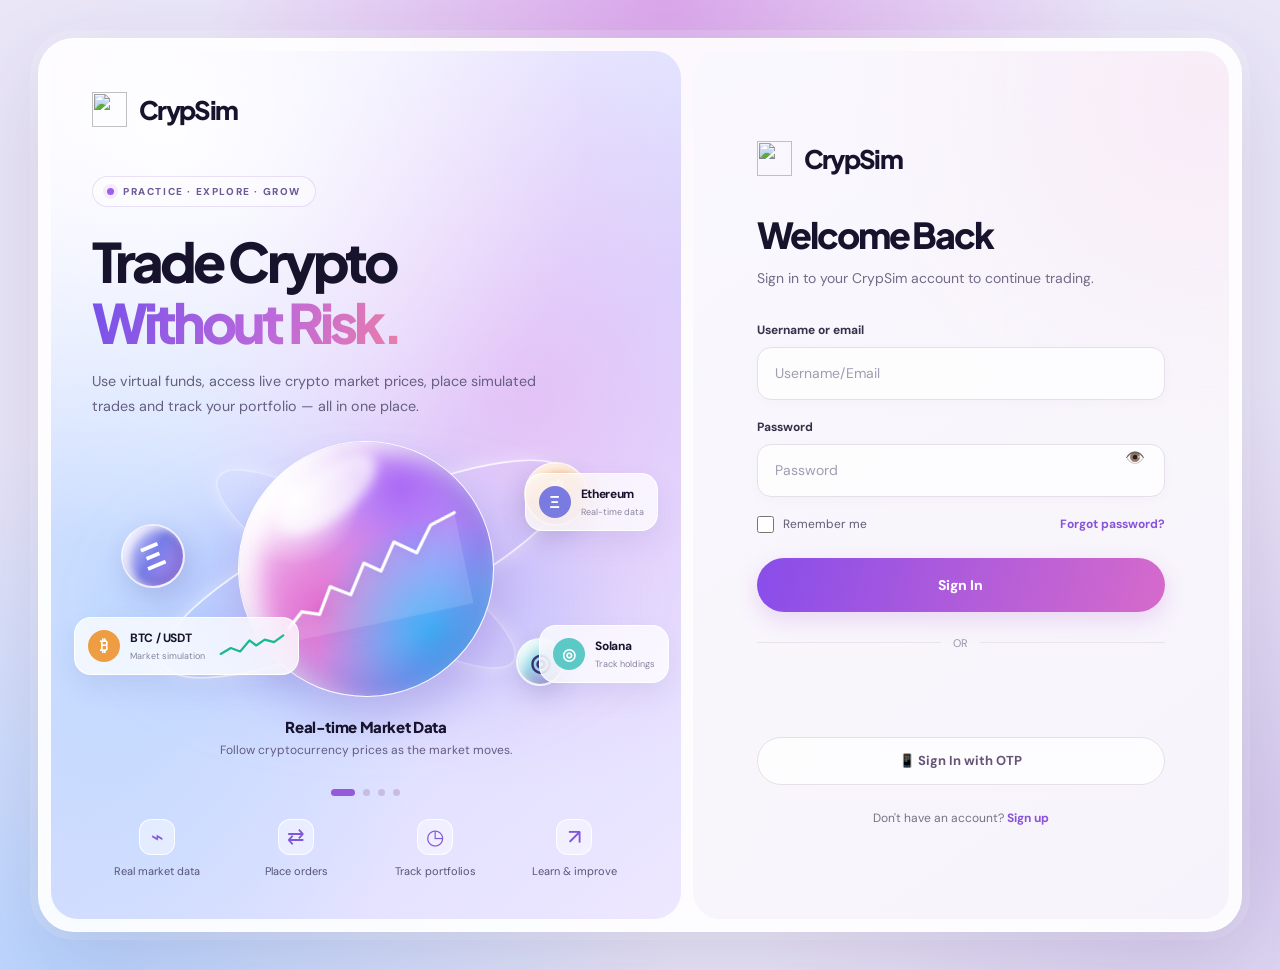
==== Frontend/login_page.html @ 53f6ece5 "Redesign auth page with responsive pastel layout" ====
<!DOCTYPE html>
<html lang="en">

<head>
    <meta charset="UTF-8">
    <meta name="viewport" content="width=device-width, initial-scale=1.0">
    <meta name="theme-color" content="#ebe6f9">
    <link rel="preconnect" href="https://fonts.googleapis.com">
    <link rel="preconnect" href="https://fonts.gstatic.com" crossorigin>
    <link href="https://fonts.googleapis.com/css2?family=DM+Sans:wght@400;500;600;700&family=Plus+Jakarta+Sans:wght@400;500;600;700;800&display=swap" rel="stylesheet">
    <title>CrypSim - Login</title>
    <link rel="stylesheet" href="./css/login_css.css">
    <link rel="icon" type="image/png" href="./img/favicon.png" style="width:50px;height:50px;">
    <script src="https://accounts.google.com/gsi/client" async></script>
</head>

<body>
    <div class="login-container">

        <section class="login-left" id="leftPanel" aria-label="Discover CrypSim">
            <a href="./index.html" class="logo" aria-label="CrypSim home"><img src="./img/favicon.png" alt=""><span>CrypSim</span></a>
            <div class="hero-copy">
                <div class="hero-eyebrow"><span class="eyebrow-dot"></span> PRACTICE · EXPLORE · GROW</div>
                <h1>Trade Crypto<br><span>Without Risk.</span></h1>
                <p>Use virtual funds, access live crypto market prices, place simulated trades and track your portfolio — all in one place.</p>
            </div>
            <div class="visual-stage" aria-hidden="true">
                <div class="stage-light"></div>
                <div class="orbit orbit-one"></div><div class="orbit orbit-two"></div>
                <div class="glass-sphere">
                    <div class="sphere-highlight"></div>
                    <svg class="sphere-chart" viewBox="0 0 240 120" fill="none">
                        <path d="M4 103 L24 86 L45 94 L65 63 L88 78 L112 43 L131 57 L154 25 L179 44 L203 14 L235 5" stroke="white" stroke-width="4" stroke-linecap="round" stroke-linejoin="round"/>
                        <path d="M4 103 L24 86 L45 94 L65 63 L88 78 L112 43 L131 57 L154 25 L179 44 L203 14 L235 5 V120 H4Z" fill="white" opacity=".13"/>
                    </svg>
                </div>
                <span class="floating-coin bitcoin-coin">₿</span><span class="floating-coin eth-coin">Ξ</span><span class="floating-coin sol-coin">◎</span>
                <div class="market-card btc-card">
                    <span class="coin-badge btc-badge">₿</span>
                    <div><strong>BTC / USDT</strong><small>Market simulation</small></div>
                    <svg viewBox="0 0 78 30" fill="none"><path d="M2 25 L14 18 L25 22 L36 9 L44 15 L54 8 L65 11 L76 3" stroke="#18b993" stroke-width="2.6" stroke-linejoin="round" stroke-linecap="round"/></svg>
                </div>
                <div class="market-card eth-card"><span class="coin-badge eth-badge">Ξ</span><div><strong>Ethereum</strong><small>Real-time data</small></div></div>
                <div class="market-card sol-card"><span class="coin-badge sol-badge">◎</span><div><strong>Solana</strong><small>Track holdings</small></div></div>
            </div>
            <div class="slideshow-container" aria-live="off">
                <div class="slide active"><div class="slide-title">Real-time Market Data</div><div class="slide-description">Follow cryptocurrency prices as the market moves.</div></div>
                <div class="slide"><div class="slide-title">Advanced Orders</div><div class="slide-description">Explore market, limit, stop-limit and stop-loss orders.</div></div>
                <div class="slide"><div class="slide-title">Risk-free Trading</div><div class="slide-description">Start with $100,000 in virtual funds, not real capital.</div></div>
                <div class="slide"><div class="slide-title">Portfolio Tracking</div><div class="slide-description">Review your holdings, allocations and profit or loss.</div></div>
            </div>
            <div class="slide-indicators" aria-label="Feature slides">
                <button type="button" class="indicator active" data-slide="0" aria-label="Market data"></button>
                <button type="button" class="indicator" data-slide="1" aria-label="Advanced orders"></button>
                <button type="button" class="indicator" data-slide="2" aria-label="Virtual funds"></button>
                <button type="button" class="indicator" data-slide="3" aria-label="Portfolio tracking"></button>
            </div>
            <div class="feature-points" aria-hidden="true">
                <span><b>⌁</b>Real market data</span><span><b>⇄</b>Place orders</span><span><b>◷</b>Track portfolios</span><span><b>↗</b>Learn &amp; improve</span>
            </div>
        </section>
        <div class="login-right">
            <div class="form-container">
                <a class="auth-brand" href="./index.html"><img src="./img/favicon.png" alt=""><span>CrypSim</span></a>
                <!-- Login Form -->
                <div class="form-content" id="loginForm">
                    <h2 class="form-title">Welcome Back</h2>
                    <p class="form-subtitle">Sign in to your CrypSim account to continue trading.</p>

                    <form id="loginFormElement">
                        <div class="form-group">
                            <label class="field-label" for="email">Username or email</label>
                            <input class="form-input" id="email" placeholder="Username/Email" required>
                            <div class="error-message" id="emailError"></div>
                        </div>

                        <div class="form-group">
                            <div class="password-wrapper">
                                <label class="field-label" for="password">Password</label>
                                <input type="password" class="form-input" id="password" placeholder="Password" required>
                                <button type="button" class="password-toggle" aria-label="Show or hide password" data-target="password">👁️</button>
                            </div>
                            <div class="error-message" id="passwordError"></div>
                        </div>

                        <div class="form-options">
                            <label class="remember-me">
                                <input type="checkbox" id="rememberMe">
                                Remember me
                            </label>
                            <a href="#" class="forgot-password">Forgot password?</a>
                        </div>

                        <button type="submit" class="login-btn" id="loginBtn">Sign In</button>

                        <div class="success-message" id="successMessage">Login successful! Redirecting...</div>
                    </form>

                    <div class="divider">
                        <span>OR</span>
                    </div>

                    <div class="social-login">
                        <div id="g_id_onload" data-auto_prompt="false" data-callback="handleCredentialResponse"
                            data-client_id="923539947942-a9uh7guc9gtapcbjcsn6onusaa4v7p2b.apps.googleusercontent.com">
                        </div>
                        <!-- g_id_signin places the button on a page and supports customization -->
                        <div class="g_id_signin" data-theme="outline" data-size="large" data-shape="pill" data-text="signin_with"></div>
                        <button type="button" class="social-btn" id="otpLoginBtn">
                            📱 Sign In with OTP
                        </button>
                    </div>

                    <div class="signup-link">
                        Don't have an account? <a id="showSignupBtn">Sign up</a>
                    </div>
                </div>

                <!-- Signup Form -->
                <div class="form-content hidden" id="signupForm">
                    <button type="button" class="back-button" id="backToLoginBtn">← Back to Login</button>
                    <h2 class="form-title">Create Account</h2>
                    <p class="form-subtitle">Join CrypSim and start your trading journey</p>

                    <form id="signupFormElement">
                        <div class="form-group">
                            <label class="field-label" for="signupName">Username</label>
                            <input type="text" class="form-input" id="signupName" placeholder="Username" required>
                            <div class="error-message" id="signupNameError"></div>
                        </div>

                        <div class="form-group">
                            <label class="field-label" for="signupEmail">Email address</label>
                            <input class="form-input" id="signupEmail" placeholder="Email address" required>
                            <div class="error-message" id="signupEmailError"></div>
                        </div>

                        <div class="form-group">
                            <div class="password-wrapper">
                                <label class="field-label" for="signupPassword">Password</label>
                                <input type="password" class="form-input" id="signupPassword" placeholder="Password"
                                    required>
                                <button type="button" class="password-toggle" aria-label="Show or hide password" data-target="signupPassword">👁️</button>
                            </div>
                            <div class="error-message" id="signupPasswordError"></div>
                        </div>

                        <div class="form-group">
                            <div class="password-wrapper">
                                <label class="field-label" for="signupConfirmPassword">Confirm password</label>
                                <input type="password" class="form-input" id="signupConfirmPassword"
                                    placeholder="Confirm Password" required>
                                <button type="button" class="password-toggle" aria-label="Show or hide password"
                                    data-target="signupConfirmPassword">👁️</button>
                            </div>
                            <div class="error-message" id="signupConfirmPasswordError"></div>
                        </div>

                        <button type="submit" class="login-btn" id="createAccBtn">Create Account</button>

                        <div class="success-message" id="signupSuccessMessage">Account created! Redirecting...</div>
                    </form>

                    <div class="divider">
                        <span>OR</span>
                    </div>

                    <div class="social-login">
                        <!-- Google sign-up uses the shared Google Identity callback. -->
                        <!-- Google initialization is shared with the sign-in form. -->
                        <!-- g_id_signin places the button on a page and supports customization -->
                        <div class="g_id_signin" data-theme="outline" data-size="large" data-shape="pill" data-text="signup_with"></div>
                    </div>

                    <div class="signup-link">
                        Already have an account? <a id="showLoginBtn">Sign in</a>
                    </div>
                </div>

                <!-- OTP Email Form -->
                <div class="form-content hidden" id="otpEmailForm">
                    <button type="button" class="back-button" id="backFromOTPEmailBtn">← Back</button>
                    <h2 class="form-title">Login with OTP</h2>
                    <p class="form-subtitle">Enter your email to receive OTP</p>

                    <form id="otpEmailFormElement">
                        <div class="form-group">
                            <label class="field-label" for="otpEmail">Email address</label>
                            <input type="email" class="form-input" id="otpEmail" placeholder="Email address" required>
                            <div class="error-message" id="otpEmailError"></div>
                        </div>

                        <button type="submit" class="login-btn">Send OTP</button>
                    </form>

                    <div class="signup-link">
                        <a id="backToLoginFromOTPBtn">Back to login</a>
                    </div>
                </div>

                <!-- OTP Verification Form -->
                <div class="form-content hidden" id="otpVerifyForm">
                    <button type="button" class="back-button" id="backFromOTPVerifyBtn">← Back</button>
                    <h2 class="form-title">Verify OTP</h2>
                    <p class="form-subtitle" id="otpSentMessage">Enter the 6-digit code sent to your email</p>

                    <form id="otpVerifyFormElement">
                        <div class="otp-inputs">
                            <input type="text" maxlength="1" class="otp-input" inputmode="numeric" autocomplete="one-time-code" data-index="0" />
                            <input type="text" maxlength="1" class="otp-input" inputmode="numeric" autocomplete="one-time-code" data-index="1" />
                            <input type="text" maxlength="1" class="otp-input" inputmode="numeric" autocomplete="one-time-code" data-index="2" />
                            <input type="text" maxlength="1" class="otp-input" inputmode="numeric" autocomplete="one-time-code" data-index="3" />
                            <input type="text" maxlength="1" class="otp-input" inputmode="numeric" autocomplete="one-time-code" data-index="4" />
                            <input type="text" maxlength="1" class="otp-input" inputmode="numeric" autocomplete="one-time-code" data-index="5" />
                        </div>

                        <div class="error-message" id="otpVerifyError" style="text-align: center; margin-bottom: 20px;">
                        </div>

                        <button type="submit" class="login-btn">Verify & Login</button>

                        <div class="resend-otp">
                            Didn't receive code? <button type="button" id="resendOTPBtn">Resend OTP</button>
                            <div id="resendTimer" style="margin-top: 5px;"></div>
                        </div>
                    </form>
                </div>

                <!-- Reset Password Form -->
                <div class="form-content hidden" id="resetPasswordForm">
                    <button type="button" class="back-button" id="backToLoginFromResetBtn">← Back to Login</button>
                    <h2 class="form-title">Reset Password</h2>
                    <p class="form-subtitle">Enter your new password below</p>

                    <form id="resetPasswordFormElement">
                        <div class="form-group">
                            <div class="password-wrapper">
                                <label class="field-label" for="resetPassword">New password</label>
                                <input type="password" class="form-input" id="resetPassword" placeholder="New Password"
                                    required minlength="8">
                                <button type="button" class="password-toggle" aria-label="Show or hide password" data-target="resetPassword">👁️</button>
                            </div>
                            <div class="error-message" id="resetPasswordError"></div>
                        </div>

                        <div class="form-group">
                            <div class="password-wrapper">
                                <label class="field-label" for="resetConfirmPassword">Confirm new password</label>
                                <input type="password" class="form-input" id="resetConfirmPassword"
                                    placeholder="Confirm New Password" required minlength="8">
                                <button type="button" class="password-toggle" aria-label="Show or hide password"
                                    data-target="resetConfirmPassword">👁️</button>
                            </div>
                            <div class="error-message" id="resetConfirmPasswordError"></div>
                        </div>

                        <button type="submit" class="login-btn">Update Password</button>

                        <div class="success-message" id="resetSuccessMessage">Password updated! Redirecting to login...
                        </div>
                    </form>
                </div>
            </div>
        </div>
    </div>

    <script src="./js/config.js"></script>
    <script src="./js/login.js?v=1"></script>
</body>

</html>
---- Frontend/css/login_css.css ----
:root{--ink:#17132c;--muted:#716c88;--violet:#874bea;--pink:#da70cb;--line:#e5dfee;--white:#fff;--focus:#9b6cf0}
*{box-sizing:border-box;margin:0;padding:0}
html{min-width:320px}
body{min-height:100vh;min-height:100dvh;padding:clamp(12px,3vw,38px);font-family:'DM Sans',sans-serif;color:var(--ink);background:radial-gradient(ellipse 36% 45% at 52% 0%,#dba7eb 0%,transparent 100%),radial-gradient(ellipse 48% 55% at 5% 100%,#b9d5ff 0%,transparent 100%),radial-gradient(ellipse 42% 46% at 100% 85%,#d7cbef 0%,transparent 100%),#eae6f8;display:flex;align-items:center;justify-content:center}
button,input{font:inherit}
button,a{-webkit-tap-highlight-color:transparent}
a{color:inherit}
button:focus-visible,a:focus-visible,input:focus-visible{outline:3px solid var(--focus);outline-offset:3px}
.login-container{width:min(100%,1300px);min-height:min(800px,calc(100dvh - 58px));display:grid;grid-template-columns:minmax(0,1.08fr) minmax(0,.92fr);gap:12px;padding:12px;background:rgba(255,255,255,.91);border:1px solid rgba(255,255,255,.95);border-radius:36px;box-shadow:0 30px 90px rgba(55,42,92,.15),0 0 0 8px rgba(255,255,255,.14);overflow:hidden}
.login-left{position:relative;isolation:isolate;min-width:0;min-height:660px;display:flex;flex-direction:column;padding:clamp(25px,3.2vw,44px);border-radius:27px;background:radial-gradient(ellipse 70% 58% at 76% 40%,rgba(238,175,241,.56),transparent 78%),radial-gradient(ellipse 65% 76% at 10% 67%,rgba(191,218,255,.9),transparent 76%),linear-gradient(142deg,#faf5ff,#d7dcff 53%,#eee7ff);overflow:hidden}
.login-left::before{content:"";position:absolute;inset:0;z-index:-1;background:radial-gradient(circle at 18% 9%,rgba(255,255,255,.95),transparent 45%);pointer-events:none}
.logo,.auth-brand{display:inline-flex;align-items:center;gap:12px;width:fit-content;text-decoration:none;color:var(--ink);font-family:'Plus Jakarta Sans',sans-serif;font-size:clamp(22px,2vw,27px);font-weight:800;letter-spacing:-.065em}
.logo img,.auth-brand img{height:35px;width:35px;object-fit:contain}
.hero-copy{margin-top:clamp(30px,5.5vh,65px);position:relative;z-index:2;max-width:560px}
.hero-eyebrow{display:inline-flex;gap:9px;align-items:center;border:1px solid rgba(135,96,210,.18);border-radius:999px;padding:8px 14px;background:rgba(255,255,255,.42);color:#6d5a96;font-size:10px;font-weight:800;letter-spacing:.16em}
.eyebrow-dot{width:7px;height:7px;border-radius:50%;background:#a05feb;box-shadow:0 0 0 4px rgba(168,106,237,.11)}
.hero-copy h1{margin:24px 0 17px;font-family:'Plus Jakarta Sans',sans-serif;font-size:clamp(36px,4.25vw,60px);line-height:1.11;letter-spacing:-.072em;font-weight:800}
.hero-copy h1 span{background:linear-gradient(100deg,#7952e9 2%,#bd69db 58%,#ea7da9);-webkit-background-clip:text;background-clip:text;color:transparent}
.hero-copy p{max-width:470px;color:#665f82;font-size:clamp(13px,1.12vw,15px);line-height:1.72}
.visual-stage{position:relative;z-index:1;min-height:280px;flex:1;margin:10px -18px 8px}
.stage-light{position:absolute;inset:15% 5% -8%;background:radial-gradient(ellipse at center,rgba(248,157,225,.75),rgba(126,156,255,.28) 42%,transparent 72%);filter:blur(30px)}
.glass-sphere{position:absolute;width:clamp(170px,20vw,270px);height:clamp(170px,20vw,270px);left:50%;top:50%;transform:translate(-50%,-50%) rotate(-12deg);border-radius:50%;background:radial-gradient(circle at 28% 17%,rgba(255,255,255,.98),transparent 24%),radial-gradient(circle at 70% 80%,rgba(51,183,248,.9),transparent 43%),radial-gradient(circle at 30% 62%,#e36cce,transparent 49%),radial-gradient(circle at 70% 22%,#ac6bf5,transparent 48%),linear-gradient(130deg,#fff8ff,#edc0f5 34%,#aa9dff 75%,#88e9fc);border:1px solid rgba(255,255,255,.94);box-shadow:inset -18px -24px 32px rgba(79,61,177,.25),inset 15px 13px 24px rgba(255,255,255,.9),0 24px 36px rgba(112,100,197,.23)}
.sphere-highlight{position:absolute;left:18%;top:8%;height:20%;width:46%;border-radius:100%;background:rgba(255,255,255,.7);filter:blur(6px);transform:rotate(-25deg)}
.sphere-chart{position:absolute;left:14%;top:28%;width:76%;height:50%;filter:drop-shadow(0 3px 4px rgba(107,81,188,.25))}
.orbit{position:absolute;left:50%;top:50%;width:min(84%,450px);height:120px;transform:translate(-50%,-50%) rotate(-25deg);border:2px solid rgba(255,255,255,.79);border-radius:50%;box-shadow:0 0 19px rgba(255,255,255,.4);pointer-events:none}
.orbit-two{width:min(69%,350px);height:88px;transform:translate(-50%,-50%) rotate(32deg);border-color:rgba(255,255,255,.35)}
.floating-coin{position:absolute;display:grid;place-items:center;width:64px;height:64px;border-radius:50%;font-size:34px;font-weight:800;box-shadow:inset 5px 6px 9px rgba(255,255,255,.75),inset -5px -7px 12px rgba(55,50,136,.28),0 10px 23px rgba(73,56,135,.17);border:2px solid rgba(255,255,255,.85)}
.bitcoin-coin{right:12%;top:12%;color:#fff;background:linear-gradient(145deg,#ffe3bc,#ee975b,#e9c2ef);transform:rotate(23deg)}
.eth-coin{left:8%;top:34%;color:#fff;background:linear-gradient(145deg,#e3e3ff,#777de8,#bd92f7);transform:rotate(-23deg)}
.sol-coin{right:16%;bottom:8%;color:#382f75;background:linear-gradient(145deg,#d6fff4,#9eddeb,#e5b7f6);width:48px;height:48px;font-size:24px}
.market-card{position:absolute;z-index:3;display:flex;align-items:center;gap:10px;padding:12px 13px;background:rgba(255,255,255,.76);backdrop-filter:blur(16px);border:1px solid rgba(255,255,255,.96);box-shadow:0 12px 27px rgba(102,89,169,.11);border-radius:17px}
.market-card strong{display:block;white-space:nowrap;font-size:12px;letter-spacing:-.03em}
.market-card small{display:block;color:#88849c;white-space:nowrap;font-size:9px;margin-top:4px}
.market-card svg{width:66px;height:27px;margin-left:4px}
.coin-badge{display:grid;place-items:center;flex:none;width:32px;height:32px;border-radius:50%;color:white;font-weight:800}
.btc-badge{background:#ef9d43}.eth-badge{background:#797be0}.sol-badge{background:#5cc9c6}
.btc-card{left:0;bottom:12%}.eth-card{right:0;top:16%}.sol-card{right:-2%;bottom:9%}
.slideshow-container{position:relative;z-index:2;height:64px;margin:0 auto 4px;text-align:center;width:min(100%,480px)}
.slide{position:absolute;inset:0;opacity:0;transform:translateY(8px);transition:opacity .35s ease,transform .35s ease;pointer-events:none}
.slide.active{opacity:1;transform:translateY(0)}
.slide-title{font-weight:800;font-family:'Plus Jakarta Sans',sans-serif;font-size:15px;letter-spacing:-.025em}
.slide-description{font-size:12px;line-height:1.5;margin-top:5px;color:#645c81}
.slide-indicators{display:flex;gap:8px;justify-content:center;z-index:2;margin:4px 0 23px}
.indicator{width:7px;height:7px;border:0;border-radius:999px;background:#c8bddf;cursor:pointer;transition:width .2s ease,background .2s}
.indicator.active{width:24px;background:#9559da}
.feature-points{z-index:2;display:grid;grid-template-columns:repeat(4,minmax(0,1fr));gap:8px;text-align:center}
.feature-points span{display:flex;align-items:center;flex-direction:column;gap:9px;color:#575375;font-size:11px;white-space:nowrap}
.feature-points b{display:grid;place-items:center;width:36px;height:36px;font-size:21px;font-weight:500;border:1px solid rgba(255,255,255,.87);border-radius:12px;background:rgba(255,255,255,.46);color:#8157d9}
.login-right{min-width:0;display:flex;align-items:center;justify-content:center;border-radius:27px;background:radial-gradient(circle at 95% 5%,#f8ecf7,transparent 36%),linear-gradient(145deg,#faf8ff,#f8f5fb 62%,#f6f3fc);padding:clamp(25px,4.2vw,68px) clamp(24px,5vw,75px)}
.form-container{position:relative;width:100%;max-width:450px}
.auth-brand{display:flex;justify-content:flex-start;margin-bottom:clamp(28px,4.1vh,44px)}
.form-content{transition:opacity .24s ease,transform .24s ease;opacity:1;transform:translateX(0)}
.form-content.hidden{position:absolute;left:0;right:0;top:0;opacity:0;visibility:hidden;pointer-events:none;transform:translateX(-12px)}
.form-title{font-family:'Plus Jakarta Sans',sans-serif;font-size:clamp(27px,2.8vw,38px);letter-spacing:-.06em;line-height:1.2;font-weight:800}
.form-subtitle{font-size:14px;color:var(--muted);line-height:1.55;margin:12px 0 32px}
.form-group{position:relative;margin-bottom:19px}
.field-label{display:block;margin-bottom:9px;font-size:12px;font-weight:700;color:#363048}
.form-input{width:100%;height:53px;min-width:0;outline:0;border:1px solid #e4dfea;border-radius:14px;padding:0 17px;background:rgba(255,255,255,.75);color:var(--ink);font-size:14px;box-shadow:0 3px 12px rgba(64,46,120,.025);transition:border-color .2s,box-shadow .2s}
.form-input::placeholder{color:#a29cb2}
.form-input:focus{border-color:#ad83ed;box-shadow:0 0 0 3px rgba(157,105,229,.13)}
.password-wrapper{position:relative}.password-wrapper .form-input{padding-right:58px}
.password-toggle{position:absolute;top:50%;right:10px;transform:translateY(-50%);height:40px;width:40px;display:grid;place-items:center;border:none;background:none;color:#8e88a3;cursor:pointer;font-size:16px}
.form-options{display:flex;align-items:center;justify-content:space-between;gap:12px;margin:3px 0 25px}
.remember-me{display:inline-flex;align-items:center;gap:9px;font-size:12px;color:#625d74;cursor:pointer}
.remember-me input{width:17px;height:17px;accent-color:#8c57e9}
.forgot-password,.signup-link a{color:#8853da;text-decoration:none;font-size:12px;font-weight:700;cursor:pointer}
.forgot-password:hover,.signup-link a:hover{text-decoration:underline}
.login-btn{width:100%;min-height:54px;border:0;border-radius:999px;background:linear-gradient(105deg,#884dea,#d66acb);box-shadow:0 8px 22px rgba(175,90,213,.2);font-size:14px;font-weight:800;color:white;cursor:pointer;transition:transform .2s,box-shadow .2s}
.login-btn:hover:not(:disabled){transform:translateY(-2px);box-shadow:0 12px 26px rgba(175,90,213,.3)}
.login-btn:disabled{opacity:.65;cursor:progress}
.divider{display:flex;align-items:center;gap:12px;margin:24px 0 19px;color:#9a94a8;font-size:11px;text-align:center}
.divider::before,.divider::after{content:"";height:1px;background:#e9e3ed;flex:1}
.divider span{white-space:nowrap}
.social-login{display:flex;flex-direction:column;align-items:stretch;gap:13px;margin-bottom:24px}
.g_id_signin{display:flex;justify-content:center;width:100%;min-height:42px}
.g_id_signin>div{max-width:100%}
.social-btn{width:100%;min-height:48px;border:1px solid #e6e0ec;border-radius:999px;background:rgba(255,255,255,.79);color:#665477;font-weight:700;cursor:pointer;font-size:13px;transition:background .2s,border-color .2s}
.social-btn:hover{background:#fff;border-color:#b7a0ed}
.signup-link{text-align:center;font-size:12px;color:#777184;line-height:1.6}
.back-button{border:0;background:none;color:#8654d8;cursor:pointer;font-size:12px;font-weight:700;padding:6px 0;margin-bottom:16px}
.error-message,.success-message{display:none;margin-top:7px;font-size:12px;line-height:1.5}
.error-message{color:#c63161}.success-message{color:#14876e}
.otp-inputs{display:grid;grid-template-columns:repeat(6,minmax(0,1fr));gap:8px;margin:22px 0}
.otp-input{width:100%;min-width:0;aspect-ratio:1;max-height:55px;border:1px solid #e2ddeb;border-radius:12px;background:#fff;text-align:center;color:var(--ink);font-size:20px;font-weight:800}
.otp-input:focus{border-color:#985fdf;box-shadow:0 0 0 3px rgba(157,105,229,.13);outline:none}
.resend-otp{text-align:center;margin:18px 0 0;color:var(--muted);font-size:12px}
.resend-otp button{background:none;border:0;color:#8751d7;cursor:pointer;font-size:12px;font-weight:700}
.resend-otp button:disabled{opacity:.6;cursor:default}
@media(max-width:1130px){
 .login-container{grid-template-columns:minmax(0,1fr) minmax(0,1fr);min-height:min(720px,calc(100dvh - 30px))}
 .login-left{min-height:635px;padding:27px}
 .hero-copy h1{font-size:clamp(32px,4vw,48px)}
 .visual-stage{min-height:230px}
 .market-card{padding:8px}
 .market-card svg{display:none}
 .login-right{padding:35px 30px}
}
@media(max-width:800px){
 body{padding:12px;align-items:flex-start}
 .login-container{grid-template-columns:1fr;gap:8px;border-radius:27px;padding:8px;max-width:640px;min-height:auto}
 .login-left{min-height:0;border-radius:21px;padding:25px 28px 22px}
 .hero-copy{margin-top:21px}
 .hero-copy h1{font-size:clamp(29px,5vw,40px);margin:16px 0 9px}
 .hero-copy p{font-size:13px;max-width:440px}
 .visual-stage{display:none}
 .slideshow-container,.slide-indicators,.feature-points{display:none}
 .login-right{padding:33px 28px 38px;border-radius:21px}
 .auth-brand{display:none}
 .form-container{max-width:480px}
 .form-subtitle{margin-bottom:26px}
}
@media(max-width:480px){
 body{padding:7px}
 .login-container{padding:6px;border-radius:22px;gap:5px;box-shadow:0 10px 45px rgba(55,42,92,.13)}
 .login-left{border-radius:17px;padding:20px 19px}
 .logo{font-size:21px}.logo img{height:27px;width:27px}
 .hero-eyebrow{font-size:8px;padding:6px 9px;margin-top:0}
 .hero-copy{margin-top:14px}
 .hero-copy h1{font-size:31px}
 .hero-copy p{font-size:12px;line-height:1.55}
 .login-right{border-radius:17px;padding:27px 17px 32px}
 .form-title{font-size:27px}
 .form-subtitle{font-size:12px;margin:9px 0 25px}
 .form-group{margin-bottom:16px}
 .form-input{height:50px}
 .form-options{flex-wrap:wrap;gap:8px}
 .otp-inputs{gap:5px}
}
@media(max-height:720px) and (min-width:801px){
 body{align-items:flex-start}
 .login-left{min-height:650px}
 .login-container{min-height:650px}
 .hero-copy{margin-top:20px}
 .visual-stage{min-height:190px}
}
@media(prefers-reduced-motion:reduce){
 *,*::before,*::after{transition-duration:.01ms!important;animation-duration:.01ms!important}
}
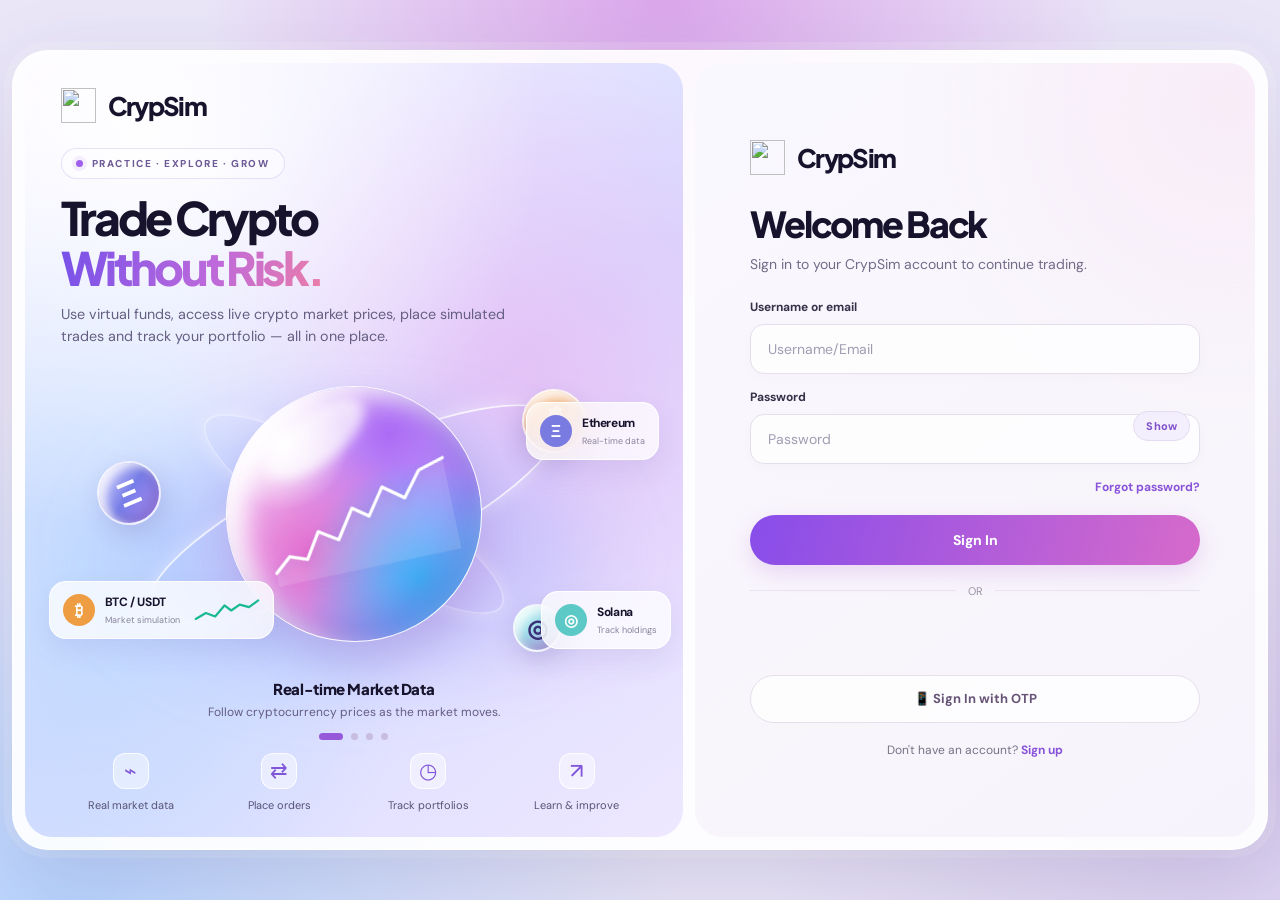
==== commit dcde7212: "Fit auth page to laptop viewport and refine password controls" ====
--- a/Frontend/login_page.html
+++ b/Frontend/login_page.html
@@ -78,16 +78,13 @@
                             <div class="password-wrapper">
                                 <label class="field-label" for="password">Password</label>
                                 <input type="password" class="form-input" id="password" placeholder="Password" required>
-                                <button type="button" class="password-toggle" aria-label="Show or hide password" data-target="password">👁️</button>
+                                <button type="button" class="password-toggle" aria-label="Show password" aria-pressed="false" data-target="password">Show</button>
                             </div>
                             <div class="error-message" id="passwordError"></div>
                         </div>
 
+
                         <div class="form-options">
-                            <label class="remember-me">
-                                <input type="checkbox" id="rememberMe">
-                                Remember me
-                            </label>
                             <a href="#" class="forgot-password">Forgot password?</a>
                         </div>
 
@@ -140,7 +137,7 @@
                                 <label class="field-label" for="signupPassword">Password</label>
                                 <input type="password" class="form-input" id="signupPassword" placeholder="Password"
                                     required>
-                                <button type="button" class="password-toggle" aria-label="Show or hide password" data-target="signupPassword">👁️</button>
+                                <button type="button" class="password-toggle" aria-label="Show password" aria-pressed="false" data-target="signupPassword">Show</button>
                             </div>
                             <div class="error-message" id="signupPasswordError"></div>
                         </div>
@@ -150,8 +147,8 @@
                                 <label class="field-label" for="signupConfirmPassword">Confirm password</label>
                                 <input type="password" class="form-input" id="signupConfirmPassword"
                                     placeholder="Confirm Password" required>
-                                <button type="button" class="password-toggle" aria-label="Show or hide password"
-                                    data-target="signupConfirmPassword">👁️</button>
+                                <button type="button" class="password-toggle" aria-label="Show password" aria-pressed="false"
+                                    data-target="signupConfirmPassword">Show</button>
                             </div>
                             <div class="error-message" id="signupConfirmPasswordError"></div>
                         </div>
@@ -238,7 +235,7 @@
                                 <label class="field-label" for="resetPassword">New password</label>
                                 <input type="password" class="form-input" id="resetPassword" placeholder="New Password"
                                     required minlength="8">
-                                <button type="button" class="password-toggle" aria-label="Show or hide password" data-target="resetPassword">👁️</button>
+                                <button type="button" class="password-toggle" aria-label="Show password" aria-pressed="false" data-target="resetPassword">Show</button>
                             </div>
                             <div class="error-message" id="resetPasswordError"></div>
                         </div>
@@ -248,8 +245,8 @@
                                 <label class="field-label" for="resetConfirmPassword">Confirm new password</label>
                                 <input type="password" class="form-input" id="resetConfirmPassword"
                                     placeholder="Confirm New Password" required minlength="8">
-                                <button type="button" class="password-toggle" aria-label="Show or hide password"
-                                    data-target="resetConfirmPassword">👁️</button>
+                                <button type="button" class="password-toggle" aria-label="Show password" aria-pressed="false"
+                                    data-target="resetConfirmPassword">Show</button>
                             </div>
                             <div class="error-message" id="resetConfirmPasswordError"></div>
                         </div>
--- a/Frontend/css/login_css.css
+++ b/Frontend/css/login_css.css
@@ -137,3 +137,55 @@
 @media(prefers-reduced-motion:reduce){
  *,*::before,*::after{transition-duration:.01ms!important;animation-duration:.01ms!important}
 }
+
+
+/* Compact desktop viewport: keep the two-panel experience in view without page scrolling.
+   Taller sign-up and recovery forms can scroll within their own panel as needed. */
+.password-wrapper .form-input{padding-right:74px}
+.password-toggle{right:10px;width:auto;min-width:53px;height:30px;padding:0 12px;border:1px solid #e5dbf2;border-radius:999px;background:rgba(244,238,253,.94);color:#8053ca;font-size:11px;font-weight:800;letter-spacing:.015em;transition:background .2s,border-color .2s}
+.password-toggle:hover{background:#eee3fb;border-color:#d8c6f0}
+.password-toggle[aria-pressed="true"]{background:#eadcfb;color:#7044bc}
+.form-options{justify-content:flex-end;margin:0 0 20px}
+@media(min-width:801px){
+ body{height:100vh;height:100dvh;min-height:0;padding:clamp(8px,1.3vh,15px);overflow:hidden}
+ .login-container{height:min(800px,calc(100dvh - 24px));min-height:0;max-height:100%;align-items:stretch}
+ .login-left{min-height:0;padding:clamp(16px,2.8vh,28px) clamp(21px,2.8vw,39px)}
+ .hero-copy{margin-top:clamp(14px,2.8vh,30px)}
+ .hero-copy h1{font-size:clamp(32px,3.6vw,52px);line-height:1.08;margin:14px 0 10px}
+ .hero-copy p{line-height:1.55}
+ .visual-stage{min-height:0;flex:1 1 130px;margin:2px -12px 0}
+ .slideshow-container{height:52px;flex:none;margin-bottom:0}
+ .slide-indicators{flex:none;margin:2px 0 13px}
+ .feature-points{flex:none}
+ .login-right{min-height:0;overflow-y:auto;justify-content:flex-start;align-items:stretch;padding:clamp(17px,3.2vh,42px) clamp(22px,4vw,64px);scrollbar-width:thin}
+ .form-container{flex:none;margin:auto;max-width:450px}
+ .auth-brand{margin-bottom:clamp(17px,3vh,29px)}
+ .form-subtitle{margin:9px 0 23px}
+ .form-group{margin-bottom:15px}
+ .form-input{height:50px}
+ .login-btn{min-height:50px}
+ .divider{margin:19px 0 15px}
+ .social-login{gap:10px;margin-bottom:18px}
+}
+@media (min-width:801px) and (max-height:760px){
+ .hero-copy{margin-top:12px}
+ .hero-copy h1{font-size:clamp(30px,3.2vw,45px);margin:11px 0 8px}
+ .hero-eyebrow{padding:6px 10px}
+ .visual-stage{flex-basis:95px}
+ .slideshow-container{height:45px}
+ .slide-indicators{margin:1px 0 7px}
+ .feature-points span{gap:5px;font-size:10px}
+ .feature-points b{width:29px;height:29px}
+ .auth-brand{margin-bottom:14px}
+ .form-subtitle{margin:7px 0 17px}
+ .form-group{margin-bottom:12px}
+ .form-input{height:46px}
+ .login-btn{min-height:46px}
+ .divider{margin:14px 0 12px}
+ .social-login{margin-bottom:13px;gap:8px}
+ .form-options{margin-bottom:14px}
+}
+@media (min-width:801px) and (max-height:600px){
+ .visual-stage,.slideshow-container,.slide-indicators,.feature-points{display:none}
+ .login-left{justify-content:center}
+}
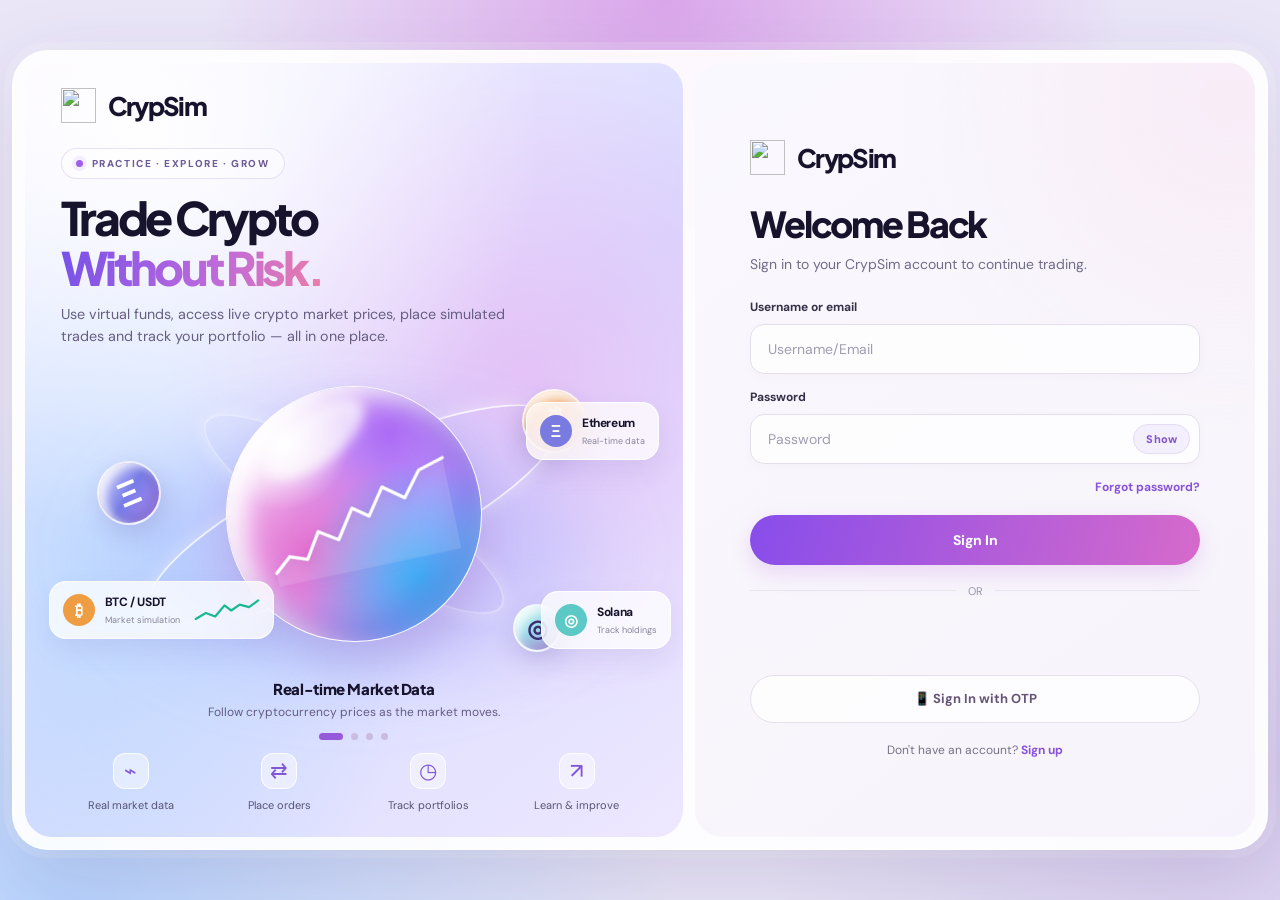
==== commit 111792fb: "Center password visibility buttons within input fields" ====
--- a/Frontend/login_page.html
+++ b/Frontend/login_page.html
@@ -75,8 +75,8 @@
                         </div>
 
                         <div class="form-group">
-                            <div class="password-wrapper">
-                                <label class="field-label" for="password">Password</label>
+                            <label class="field-label" for="password">Password</label>
+                            <div class="password-wrapper">
                                 <input type="password" class="form-input" id="password" placeholder="Password" required>
                                 <button type="button" class="password-toggle" aria-label="Show password" aria-pressed="false" data-target="password">Show</button>
                             </div>
@@ -133,8 +133,8 @@
                         </div>
 
                         <div class="form-group">
-                            <div class="password-wrapper">
-                                <label class="field-label" for="signupPassword">Password</label>
+                            <label class="field-label" for="signupPassword">Password</label>
+                            <div class="password-wrapper">
                                 <input type="password" class="form-input" id="signupPassword" placeholder="Password"
                                     required>
                                 <button type="button" class="password-toggle" aria-label="Show password" aria-pressed="false" data-target="signupPassword">Show</button>
@@ -143,8 +143,8 @@
                         </div>
 
                         <div class="form-group">
-                            <div class="password-wrapper">
-                                <label class="field-label" for="signupConfirmPassword">Confirm password</label>
+                            <label class="field-label" for="signupConfirmPassword">Confirm password</label>
+                            <div class="password-wrapper">
                                 <input type="password" class="form-input" id="signupConfirmPassword"
                                     placeholder="Confirm Password" required>
                                 <button type="button" class="password-toggle" aria-label="Show password" aria-pressed="false"
@@ -231,8 +231,8 @@
 
                     <form id="resetPasswordFormElement">
                         <div class="form-group">
-                            <div class="password-wrapper">
-                                <label class="field-label" for="resetPassword">New password</label>
+                            <label class="field-label" for="resetPassword">New password</label>
+                            <div class="password-wrapper">
                                 <input type="password" class="form-input" id="resetPassword" placeholder="New Password"
                                     required minlength="8">
                                 <button type="button" class="password-toggle" aria-label="Show password" aria-pressed="false" data-target="resetPassword">Show</button>
@@ -241,8 +241,8 @@
                         </div>
 
                         <div class="form-group">
-                            <div class="password-wrapper">
-                                <label class="field-label" for="resetConfirmPassword">Confirm new password</label>
+                            <label class="field-label" for="resetConfirmPassword">Confirm new password</label>
+                            <div class="password-wrapper">
                                 <input type="password" class="form-input" id="resetConfirmPassword"
                                     placeholder="Confirm New Password" required minlength="8">
                                 <button type="button" class="password-toggle" aria-label="Show password" aria-pressed="false"
--- a/Frontend/css/login_css.css
+++ b/Frontend/css/login_css.css
@@ -96,35 +96,31 @@
  .market-card svg{display:none}
  .login-right{padding:35px 30px}
 }
+/* On phones and tablets, the authentication form is the primary content.
+   The desktop marketing panel is intentionally hidden at these widths. */
 @media(max-width:800px){
  body{padding:12px;align-items:flex-start}
- .login-container{grid-template-columns:1fr;gap:8px;border-radius:27px;padding:8px;max-width:640px;min-height:auto}
- .login-left{min-height:0;border-radius:21px;padding:25px 28px 22px}
- .hero-copy{margin-top:21px}
- .hero-copy h1{font-size:clamp(29px,5vw,40px);margin:16px 0 9px}
- .hero-copy p{font-size:13px;max-width:440px}
- .visual-stage{display:none}
- .slideshow-container,.slide-indicators,.feature-points{display:none}
- .login-right{padding:33px 28px 38px;border-radius:21px}
- .auth-brand{display:none}
- .form-container{max-width:480px}
- .form-subtitle{margin-bottom:26px}
+ .login-container{width:min(100%,580px);grid-template-columns:minmax(0,1fr);gap:0;padding:8px;border-radius:27px;min-height:0;margin-inline:auto}
+ .login-left{display:none}
+ .login-right{min-width:0;padding:36px clamp(24px,6vw,42px) 40px;border-radius:21px}
+ .form-container{max-width:460px}
+ .auth-brand{display:inline-flex;align-items:center;gap:10px;margin-bottom:28px;font-size:24px}
+ .auth-brand img{width:32px;height:32px}
+ .form-title{font-size:clamp(27px,4.6vw,35px)}
+ .form-subtitle{margin:9px 0 26px}
+ .form-options{justify-content:flex-end}
 }
 @media(max-width:480px){
- body{padding:7px}
- .login-container{padding:6px;border-radius:22px;gap:5px;box-shadow:0 10px 45px rgba(55,42,92,.13)}
- .login-left{border-radius:17px;padding:20px 19px}
- .logo{font-size:21px}.logo img{height:27px;width:27px}
- .hero-eyebrow{font-size:8px;padding:6px 9px;margin-top:0}
- .hero-copy{margin-top:14px}
- .hero-copy h1{font-size:31px}
- .hero-copy p{font-size:12px;line-height:1.55}
- .login-right{border-radius:17px;padding:27px 17px 32px}
- .form-title{font-size:27px}
+ body{padding:8px}
+ .login-container{padding:6px;border-radius:23px;box-shadow:0 10px 45px rgba(55,42,92,.13)}
+ .login-right{padding:26px 19px 36px;border-radius:18px}
+ .auth-brand{margin-bottom:29px;font-size:23px}
+ .auth-brand img{width:30px;height:30px}
+ .form-title{font-size:29px}
  .form-subtitle{font-size:12px;margin:9px 0 25px}
  .form-group{margin-bottom:16px}
  .form-input{height:50px}
- .form-options{flex-wrap:wrap;gap:8px}
+ .form-options{margin-bottom:18px}
  .otp-inputs{gap:5px}
 }
 @media(max-height:720px) and (min-width:801px){
